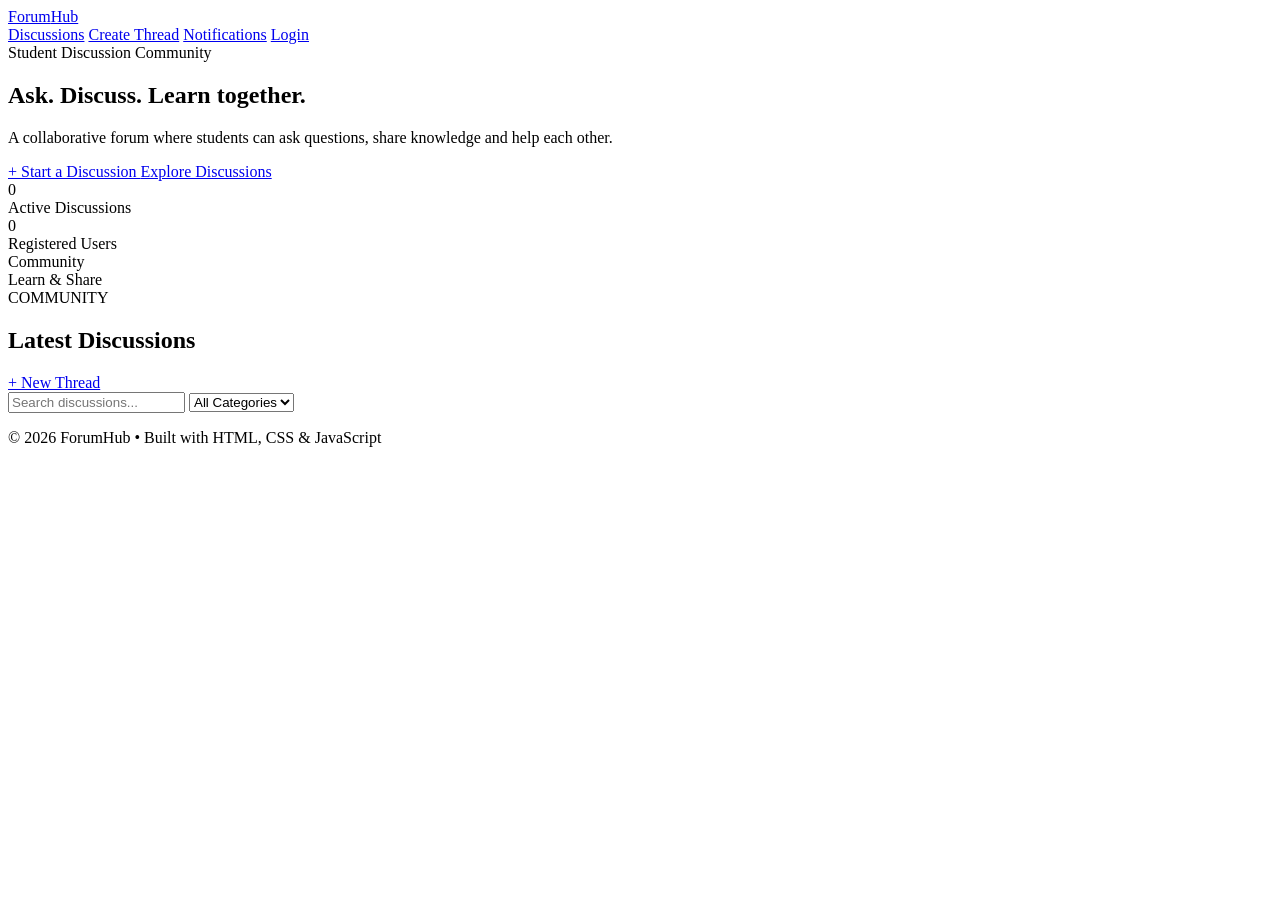
==== index.html @ 9071fd98 "Add files via upload" ====
<!DOCTYPE html>
<html lang="en">

<head>
    <meta charset="UTF-8">
    <meta name="viewport" content="width=device-width, initial-scale=1.0">

    <title>ForumHub - Student Discussion Community</title>

    <link rel="stylesheet" href="./css/style.css">
</head>

<body>

    <!-- ================= NAVBAR ================= -->

    <header class="navbar">

        <div class="nav-container">

            <a href="index.html" class="logo">
                Forum<span>Hub</span>
            </a>

            <nav class="nav-links">
                <a href="index.html">Discussions</a>
                <a href="create-thread.html">Create Thread</a>
                <a href="notifications.html">Notifications</a>
                <a href="login.html">Login</a>
            </nav>

        </div>

    </header>


    <!-- ================= HERO ================= -->

    <main>

        <section class="hero">

            <div class="hero-content">

                <div class="hero-badge">
                    Student Discussion Community
                </div>

                <h1>
                    Ask. Discuss.
                    <span>Learn together.</span>
                </h1>

                <p>
                    A collaborative forum where students can ask
                    questions, share knowledge and help each other.
                </p>

                <div class="hero-buttons">

                    <a href="create.html" class="primary-btn">
                        + Start a Discussion
                    </a>

                    <a href="#discussions" class="secondary-btn">
                        Explore Discussions
                    </a>

                </div>

            </div>

        </section>


        <!-- ================= STATS ================= -->

        <section class="stats-container">

            <div class="stat-card">

                <div class="stat-number" id="discussionCount">
                    0
                </div>

                <div class="stat-title">
                    Active Discussions
                </div>

            </div>


            <div class="stat-card">

                <div class="stat-number" id="userCount">
                    0
                </div>

                <div class="stat-title">
                    Registered Users
                </div>

            </div>


            <div class="stat-card">

                <div class="stat-number">
                    Community
                </div>

                <div class="stat-title">
                    Learn & Share
                </div>

            </div>

        </section>


        <!-- ================= DISCUSSIONS ================= -->

        <section
            class="discussion-section"
            id="discussions"
        >

            <div class="section-header">

                <div>

                    <div class="section-label">
                        COMMUNITY
                    </div>

                    <h2>
                        Latest Discussions
                    </h2>

                </div>

                <a
                    href="create.html"
                    class="new-thread-btn"
                >
                    + New Thread
                </a>

            </div>


            <!-- SEARCH -->

            <div class="search-area">

                <input
                    type="text"
                    id="searchInput"
                    placeholder="Search discussions..."
                >

                <select id="categoryFilter">

                    <option value="all">
                        All Categories
                    </option>

                    <option value="Programming">
                        Programming
                    </option>

                    <option value="Academics">
                        Academics
                    </option>

                    <option value="Projects">
                        Projects
                    </option>

                    <option value="Career">
                        Career
                    </option>

                    <option value="General">
                        General
                    </option>

                </select>

            </div>


            <!-- DISCUSSIONS -->

            <div
                id="discussionList"
                class="discussion-list"
            ></div>

        </section>

    </main>


    <!-- ================= FOOTER ================= -->

    <footer class="footer">

        <p>
            © 2026 ForumHub • Built with HTML, CSS & JavaScript
        </p>

    </footer>


    <script src="./js/forum.js"></script>

</body>

</html>
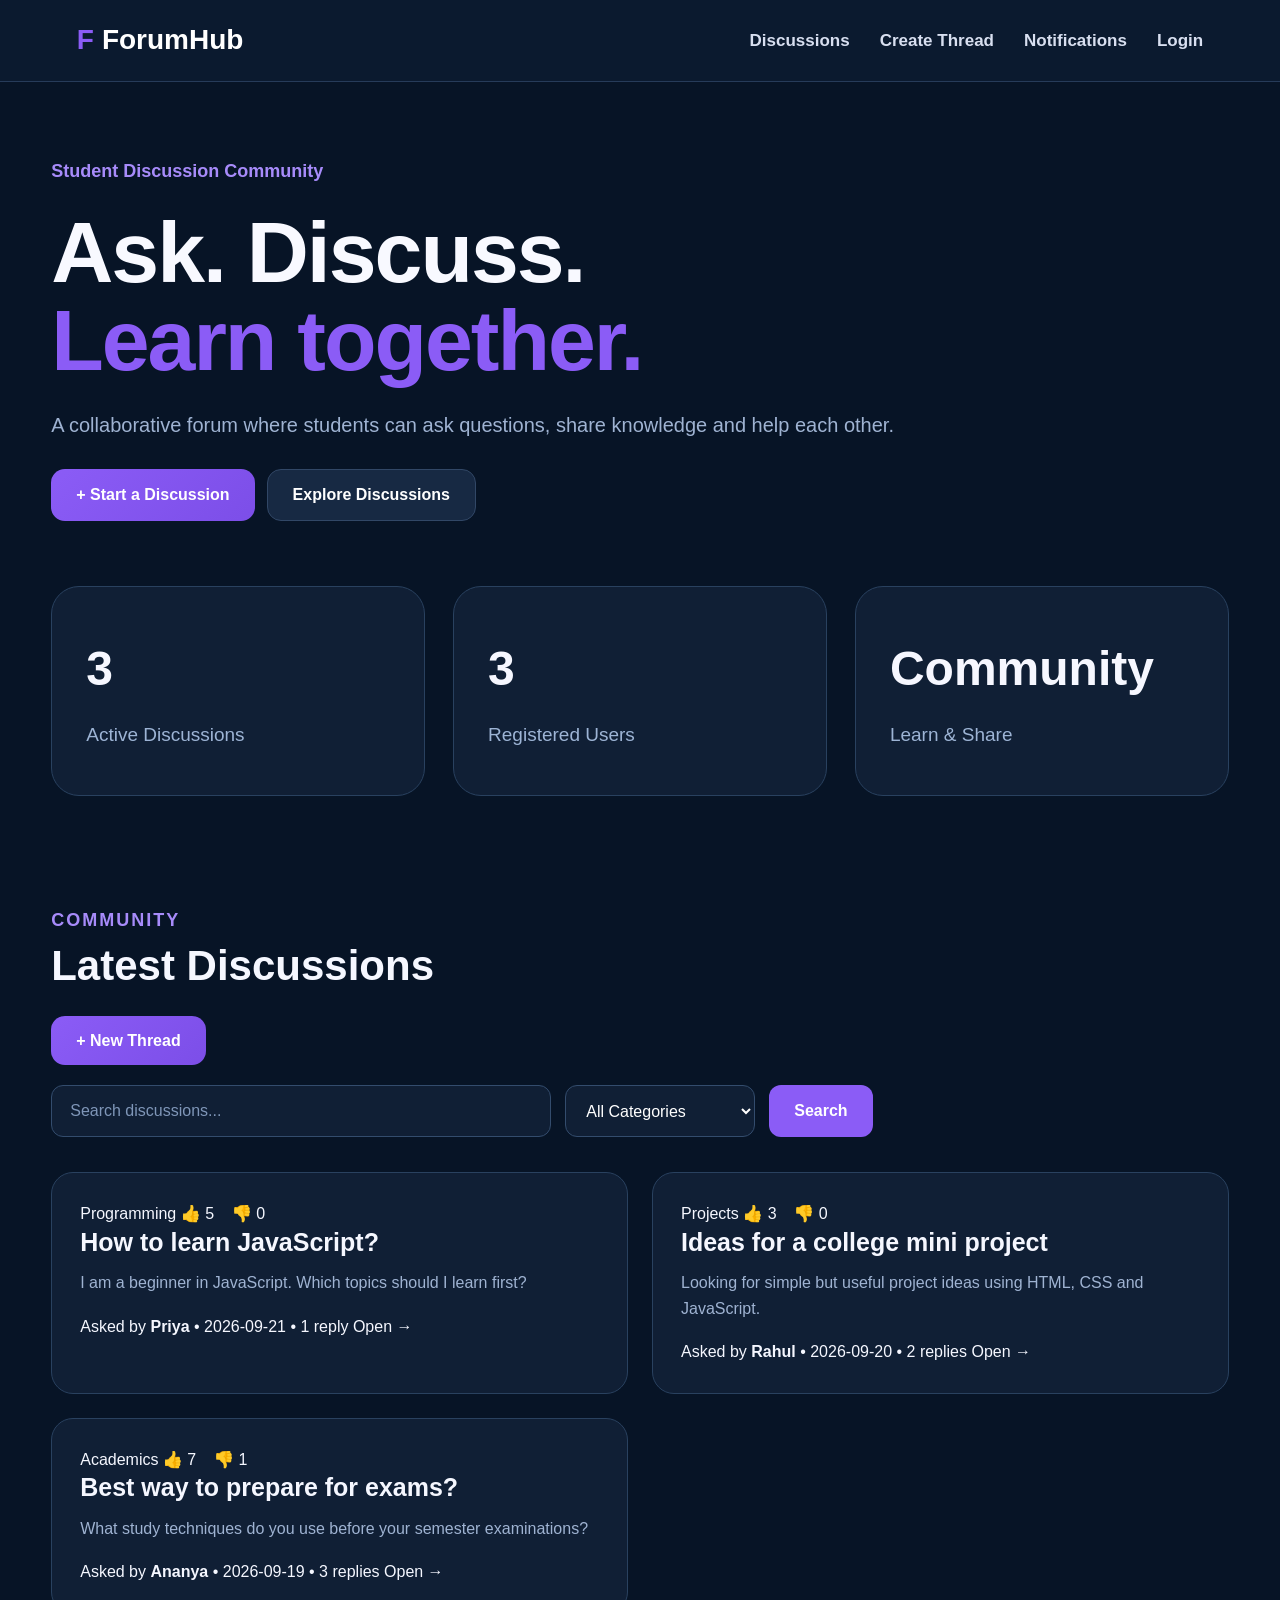
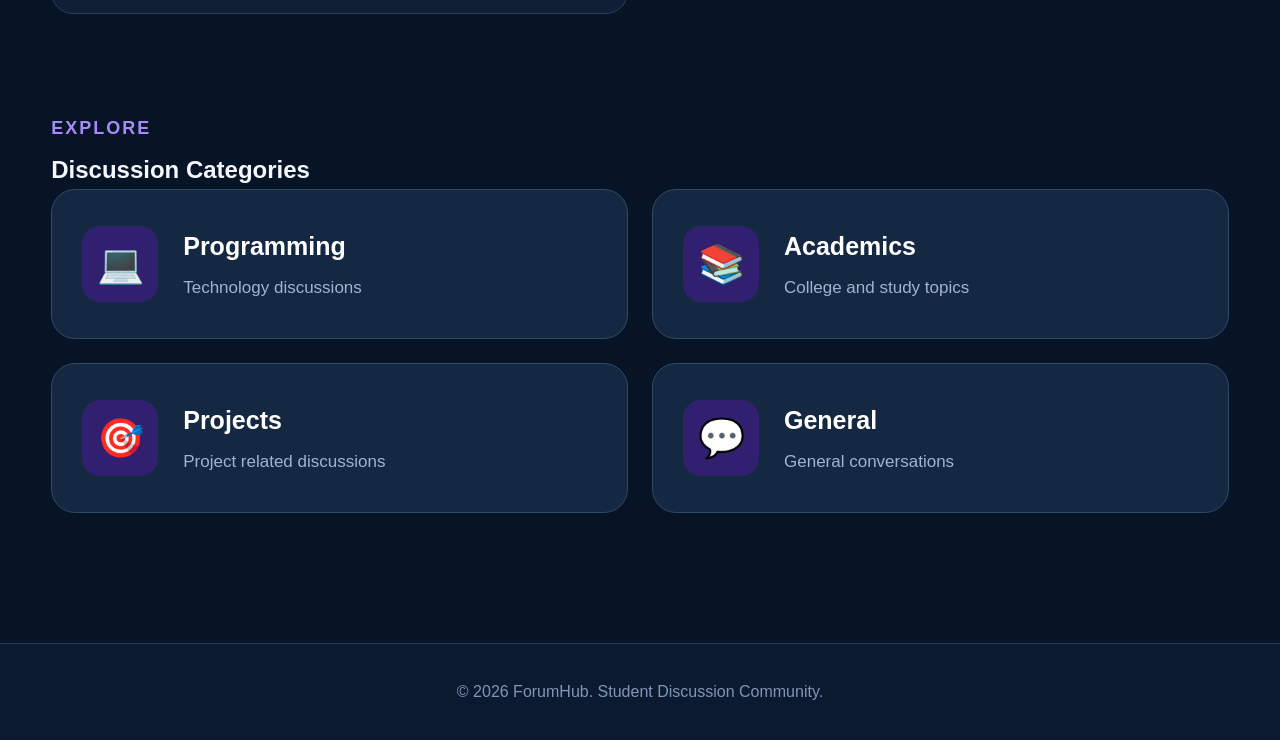
==== commit e60323f4: "Fix discussion flows and polish forum interfaces Connect thread creation, replies, voting, following" ====
--- a/index.html
+++ b/index.html
@@ -3,87 +3,86 @@
 
 <head>
     <meta charset="UTF-8">
+
     <meta name="viewport" content="width=device-width, initial-scale=1.0">
 
     <title>ForumHub - Student Discussion Community</title>
 
-    <link rel="stylesheet" href="./css/style.css">
+    <link rel="stylesheet" href="css/style.css">
 </head>
 
 <body>
 
-    <!-- ================= NAVBAR ================= -->
+    <!-- ==============================
+         NAVIGATION BAR
+    =============================== -->
 
     <header class="navbar">
 
-        <div class="nav-container">
-
-            <a href="index.html" class="logo">
-                Forum<span>Hub</span>
-            </a>
-
-            <nav class="nav-links">
-                <a href="index.html">Discussions</a>
-                <a href="create-thread.html">Create Thread</a>
-                <a href="notifications.html">Notifications</a>
-                <a href="login.html">Login</a>
-            </nav>
-
-        </div>
+        <a href="index.html" class="brand">
+            <span>F</span> ForumHub
+        </a>
+
+        <nav class="nav-links">
+            <a href="index.html">Discussions</a>
+            <a href="create-thread.html">Create Thread</a>
+            <a href="notifications.html">Notifications</a>
+            <a href="login.html">Login</a>
+        </nav>
 
     </header>
 
 
-    <!-- ================= HERO ================= -->
+    <!-- ==============================
+         HERO SECTION
+    =============================== -->
 
     <main>
 
         <section class="hero">
 
-            <div class="hero-content">
-
-                <div class="hero-badge">
-                    Student Discussion Community
-                </div>
-
-                <h1>
-                    Ask. Discuss.
-                    <span>Learn together.</span>
-                </h1>
-
-                <p>
-                    A collaborative forum where students can ask
-                    questions, share knowledge and help each other.
-                </p>
-
-                <div class="hero-buttons">
-
-                    <a href="create.html" class="primary-btn">
-                        + Start a Discussion
-                    </a>
-
-                    <a href="#discussions" class="secondary-btn">
-                        Explore Discussions
-                    </a>
-
-                </div>
+            <div class="eyebrow">
+                Student Discussion Community
+            </div>
+
+            <h1>
+                Ask. Discuss.<br>
+                <span>Learn together.</span>
+            </h1>
+
+            <p>
+                A collaborative forum where students can ask questions,
+                share knowledge and help each other.
+            </p>
+
+            <div class="hero-actions">
+
+                <a href="create-thread.html" class="btn">
+                    + Start a Discussion
+                </a>
+
+                <a href="#discussions" class="btn btn-secondary">
+                    Explore Discussions
+                </a>
 
             </div>
 
         </section>
 
 
-        <!-- ================= STATS ================= -->
-
-        <section class="stats-container">
+        <!-- ==============================
+             STATISTICS
+        =============================== -->
+
+        <section class="stats">
 
             <div class="stat-card">
 
-                <div class="stat-number" id="discussionCount">
+                <div class="number" id="activeDiscussions">
                     0
                 </div>
 
-                <div class="stat-title">
+                <div class="label">
                     Active Discussions
                 </div>
 
@@ -92,11 +91,11 @@
 
             <div class="stat-card">
 
-                <div class="stat-number" id="userCount">
+                <div class="number" id="registeredUsers">
                     0
                 </div>
 
-                <div class="stat-title">
+                <div class="label">
                     Registered Users
                 </div>
 
@@ -105,11 +104,11 @@
 
             <div class="stat-card">
 
-                <div class="stat-number">
+                <div class="number">
                     Community
                 </div>
 
-                <div class="stat-title">
+                <div class="label">
                     Learn & Share
                 </div>
 
@@ -118,45 +117,43 @@
         </section>
 
 
-        <!-- ================= DISCUSSIONS ================= -->
-
-        <section
-            class="discussion-section"
-            id="discussions"
-        >
-
-            <div class="section-header">
-
-                <div>
-
-                    <div class="section-label">
-                        COMMUNITY
-                    </div>
-
-                    <h2>
-                        Latest Discussions
-                    </h2>
-
-                </div>
-
-                <a
-                    href="create.html"
-                    class="new-thread-btn"
-                >
+        <!-- ==============================
+             DISCUSSIONS SECTION
+        =============================== -->
+
+        <section class="section" id="discussions">
+
+            <div class="section-label">
+                Community
+            </div>
+
+            <h2>
+                Latest Discussions
+            </h2>
+
+
+            <!-- NEW THREAD BUTTON -->
+
+            <div class="hero-actions">
+
+                <a href="create-thread.html" class="btn">
                     + New Thread
                 </a>
 
             </div>
 
 
-            <!-- SEARCH -->
-
-            <div class="search-area">
+            <!-- ==============================
+                 SEARCH AND FILTER
+            =============================== -->
+
+            <div class="search-bar">
 
                 <input
                     type="text"
                     id="searchInput"
                     placeholder="Search discussions..."
+                    autocomplete="off"
                 >
 
                 <select id="categoryFilter">
@@ -177,44 +174,657 @@
                         Projects
                     </option>
 
-                    <option value="Career">
-                        Career
-                    </option>
-
                     <option value="General">
                         General
                     </option>
 
                 </select>
 
-            </div>
-
-
-            <!-- DISCUSSIONS -->
+                <button
+                    type="button"
+                    onclick="filterDiscussions()"
+                >
+                    Search
+                </button>
+
+            </div>
+
+
+            <!-- ==============================
+                 DISCUSSION CARDS
+            =============================== -->
 
             <div
+                class="discussions-grid"
                 id="discussionList"
-                class="discussion-list"
-            ></div>
+            >
+
+                <!-- Discussion 1 -->
+
+                <article
+                    class="discussion-card"
+                    data-category="Academics"
+                    data-title="How to prepare for semester exams"
+                >
+
+                    <div class="category-badge">
+                        Academics
+                    </div>
+
+                    <h3>
+                        How to prepare for semester exams?
+                    </h3>
+
+                    <p>
+                        Share your study methods, useful resources
+                        and exam preparation tips.
+                    </p>
+
+                    <div class="discussion-meta">
+                        Posted by <strong>Rahul</strong>
+                        • 4 replies
+                    </div>
+
+                    <div class="discussion-actions">
+
+                        <button
+                            class="btn btn-small"
+                            type="button"
+                            onclick="viewDiscussion(
+                                'How to prepare for semester exams?',
+                                'Academics',
+                                'Share your study methods, useful resources and exam preparation tips.'
+                            )"
+                        >
+                            View
+                        </button>
+
+                        <button
+                            class="btn btn-danger btn-small"
+                            type="button"
+                            onclick="deleteDiscussion(this)"
+                        >
+                            Delete
+                        </button>
+
+                    </div>
+
+                </article>
+
+
+                <!-- Discussion 2 -->
+
+                <article
+                    class="discussion-card"
+                    data-category="Programming"
+                    data-title="How to learn JavaScript?"
+                >
+
+                    <div class="category-badge">
+                        Programming
+                    </div>
+
+                    <h3>
+                        How to learn JavaScript?
+                    </h3>
+
+                    <p>
+                        What is the best way for a beginner to learn
+                        JavaScript fundamentals?
+                    </p>
+
+                    <div class="discussion-meta">
+                        Posted by <strong>Anuj</strong>
+                        • 2 replies
+                    </div>
+
+                    <div class="discussion-actions">
+
+                        <button
+                            class="btn btn-small"
+                            type="button"
+                            onclick="viewDiscussion(
+                                'How to learn JavaScript?',
+                                'Programming',
+                                'What is the best way for a beginner to learn JavaScript fundamentals?'
+                            )"
+                        >
+                            View
+                        </button>
+
+                        <button
+                            class="btn btn-danger btn-small"
+                            type="button"
+                            onclick="deleteDiscussion(this)"
+                        >
+                            Delete
+                        </button>
+
+                    </div>
+
+                </article>
+
+
+                <!-- Discussion 3 -->
+
+                <article
+                    class="discussion-card"
+                    data-category="Projects"
+                    data-title="Project ideas for college"
+                >
+
+                    <div class="category-badge">
+                        Projects
+                    </div>
+
+                    <h3>
+                        Project ideas for college
+                    </h3>
+
+                    <p>
+                        Looking for simple and innovative project ideas
+                        for a college submission.
+                    </p>
+
+                    <div class="discussion-meta">
+                        Posted by <strong>Aryan Singh</strong>
+                        • 3 replies
+                    </div>
+
+                    <div class="discussion-actions">
+
+                        <button
+                            class="btn btn-small"
+                            type="button"
+                            onclick="viewDiscussion(
+                                'Project ideas for college',
+                                'Projects',
+                                'Looking for simple and innovative project ideas for a college submission.'
+                            )"
+                        >
+                            View
+                        </button>
+
+                        <button
+                            class="btn btn-danger btn-small"
+                            type="button"
+                            onclick="deleteDiscussion(this)"
+                        >
+                            Delete
+                        </button>
+
+                    </div>
+
+                </article>
+
+
+                <!-- Discussion 4 -->
+
+                <article
+                    class="discussion-card"
+                    data-category="General"
+                    data-title="Best way to manage college life"
+                >
+
+                    <div class="category-badge">
+                        General
+                    </div>
+
+                    <h3>
+                        Best way to manage college life?
+                    </h3>
+
+                    <p>
+                        Share your experience about managing classes,
+                        assignments, projects and free time.
+                    </p>
+
+                    <div class="discussion-meta">
+                        Posted by <strong>Rahul</strong>
+                        • 5 replies
+                    </div>
+
+                    <div class="discussion-actions">
+
+                        <button
+                            class="btn btn-small"
+                            type="button"
+                            onclick="viewDiscussion(
+                                'Best way to manage college life?',
+                                'General',
+                                'Share your experience about managing classes, assignments, projects and free time.'
+                            )"
+                        >
+                            View
+                        </button>
+
+                        <button
+                            class="btn btn-danger btn-small"
+                            type="button"
+                            onclick="deleteDiscussion(this)"
+                        >
+                            Delete
+                        </button>
+
+                    </div>
+
+                </article>
+
+            </div>
+
+
+            <!-- EMPTY RESULT -->
+
+            <div
+                class="empty-state"
+                id="noResults"
+                style="display: none;"
+            >
+
+                <h3>
+                    No discussions found
+                </h3>
+
+                <p>
+                    Try another search term or category.
+                </p>
+
+            </div>
 
         </section>
 
+
+        <!-- ==============================
+             CATEGORIES
+        =============================== -->
+
+        <section class="categories">
+
+            <div class="section-label">
+                Explore
+            </div>
+
+            <h2>
+                Discussion Categories
+            </h2>
+
+
+            <div class="category-grid">
+
+
+                <!-- Programming -->
+
+                <a
+                    href="#discussions"
+                    class="category-card"
+                    onclick="selectCategory('Programming')"
+                >
+
+                    <div class="category-icon">
+                        💻
+                    </div>
+
+                    <div class="category-info">
+
+                        <h3>
+                            Programming
+                        </h3>
+
+                        <p>
+                            Technology discussions
+                        </p>
+
+                    </div>
+
+                </a>
+
+
+                <!-- Academics -->
+
+                <a
+                    href="#discussions"
+                    class="category-card"
+                    onclick="selectCategory('Academics')"
+                >
+
+                    <div class="category-icon">
+                        📚
+                    </div>
+
+                    <div class="category-info">
+
+                        <h3>
+                            Academics
+                        </h3>
+
+                        <p>
+                            College and study topics
+                        </p>
+
+                    </div>
+
+                </a>
+
+
+                <!-- Projects -->
+
+                <a
+                    href="#discussions"
+                    class="category-card"
+                    onclick="selectCategory('Projects')"
+                >
+
+                    <div class="category-icon">
+                        🎯
+                    </div>
+
+                    <div class="category-info">
+
+                        <h3>
+                            Projects
+                        </h3>
+
+                        <p>
+                            Project related discussions
+                        </p>
+
+                    </div>
+
+                </a>
+
+
+                <!-- General -->
+
+                <a
+                    href="#discussions"
+                    class="category-card"
+                    onclick="selectCategory('General')"
+                >
+
+                    <div class="category-icon">
+                        💬
+                    </div>
+
+                    <div class="category-info">
+
+                        <h3>
+                            General
+                        </h3>
+
+                        <p>
+                            General conversations
+                        </p>
+
+                    </div>
+
+                </a>
+
+            </div>
+
+        </section>
+
     </main>
 
 
-    <!-- ================= FOOTER ================= -->
+    <!-- ==============================
+         FOOTER
+    =============================== -->
 
     <footer class="footer">
 
         <p>
-            © 2026 ForumHub • Built with HTML, CSS & JavaScript
+            © 2026 ForumHub. Student Discussion Community.
         </p>
 
     </footer>
 
 
-    <script src="./js/forum.js"></script>
+    <!-- ==============================
+         JAVASCRIPT
+    =============================== -->
+
+    <script src="js/forum.js"></script>
+    <script>
+
+        /* --------------------------------
+           COUNT DISCUSSIONS
+        -------------------------------- */
+
+        function updateStatistics() {
+
+            const discussions =
+                document.querySelectorAll(
+                    ".discussion-card:not([style*='display: none'])"
+                );
+
+            const activeDiscussions =
+                document.getElementById("activeDiscussions");
+
+            if (activeDiscussions) {
+                activeDiscussions.textContent =
+                    discussions.length;
+            }
+
+            const registeredUsers =
+                document.getElementById("registeredUsers");
+
+            if (registeredUsers) {
+                let users = [];
+                try { users = JSON.parse(localStorage.getItem("users") || "[]"); } catch (error) {}
+                registeredUsers.textContent = Array.isArray(users) ? users.length : 0;
+            }
+        }
+
+
+        /* --------------------------------
+           SEARCH DISCUSSIONS
+        -------------------------------- */
+
+        function filterDiscussions() {
+
+            const searchInput =
+                document.getElementById("searchInput");
+
+            const categoryFilter =
+                document.getElementById("categoryFilter");
+
+            const searchText =
+                searchInput.value
+                    .toLowerCase()
+                    .trim();
+
+            const selectedCategory =
+                categoryFilter.value;
+
+            const cards =
+                document.querySelectorAll(
+                    ".discussion-card"
+                );
+
+            let visibleCount = 0;
+
+
+            cards.forEach(function(card) {
+
+                const title =
+                    (card.dataset.title || "").toLowerCase();
+
+                const description = card.querySelector("p")?.textContent.toLowerCase() || "";
+
+                const category =
+                    card.dataset.category;
+
+
+                const matchesSearch =
+                    title.includes(searchText) || description.includes(searchText);
+
+                const matchesCategory =
+                    selectedCategory === "all" ||
+                    category === selectedCategory;
+
+
+                if (
+                    matchesSearch &&
+                    matchesCategory
+                ) {
+
+                    card.style.display = "block";
+
+                    visibleCount++;
+
+                } else {
+
+                    card.style.display = "none";
+
+                }
+
+            });
+
+
+            const noResults =
+                document.getElementById("noResults");
+
+
+            if (visibleCount === 0) {
+
+                noResults.style.display = "block";
+
+            } else {
+
+                noResults.style.display = "none";
+
+            }
+
+
+            updateStatistics();
+        }
+
+
+        /* --------------------------------
+           CATEGORY SELECTION
+        -------------------------------- */
+
+        function selectCategory(category) {
+
+            const categoryFilter =
+                document.getElementById(
+                    "categoryFilter"
+                );
+
+            categoryFilter.value = category;
+
+            filterDiscussions();
+
+        }
+
+
+        /* --------------------------------
+           VIEW DISCUSSION
+        -------------------------------- */
+
+        function viewDiscussion(
+            title,
+            category,
+            description
+        ) {
+
+            const message =
+                "Title: " + title +
+                "\n\n" +
+
+                "Category: " + category +
+                "\n\n" +
+
+                "Description:\n" +
+                description;
+
+
+            alert(message);
+        }
+
+
+        /* --------------------------------
+           DELETE DISCUSSION
+        -------------------------------- */
+
+        function deleteDiscussion(button) {
+
+            const confirmed =
+                confirm(
+                    "Are you sure you want to delete this discussion?"
+                );
+
+
+            if (!confirmed) {
+                return;
+            }
+
+
+            const card =
+                button.closest(
+                    ".discussion-card"
+                );
+
+
+            if (card) {
+
+                card.remove();
+
+                updateStatistics();
+
+            }
+
+        }
+
+
+        /* --------------------------------
+           LIVE SEARCH
+        -------------------------------- */
+
+        const searchInput =
+            document.getElementById(
+                "searchInput"
+            );
+
+
+        if (searchInput) {
+
+            searchInput.addEventListener(
+                "input",
+                filterDiscussions
+            );
+
+        }
+
+
+        /* --------------------------------
+           CATEGORY CHANGE
+        -------------------------------- */
+
+        const categoryFilter =
+            document.getElementById(
+                "categoryFilter"
+            );
+
+
+        if (categoryFilter) {
+
+            categoryFilter.addEventListener(
+                "change",
+                filterDiscussions
+            );
+
+        }
+
+
+        /* --------------------------------
+           INITIAL LOAD
+        -------------------------------- */
+
+        document.addEventListener("DOMContentLoaded", updateStatistics);
+
+    </script>
 
 </body>
 
-</html>+</html>
--- a/css/style.css
+++ b/css/style.css
@@ -0,0 +1,1613 @@
+/* =========================================
+   FORUMHUB - COMPLETE CSS
+   ========================================= */
+
+* {
+    margin: 0;
+    padding: 0;
+    box-sizing: border-box;
+}
+
+html {
+    scroll-behavior: smooth;
+}
+
+body {
+    font-family: Arial, Helvetica, sans-serif;
+    background: #071426;
+    color: #f5f7ff;
+    min-height: 100vh;
+    line-height: 1.6;
+}
+
+/* =========================================
+   GENERAL
+   ========================================= */
+
+a {
+    color: inherit;
+    text-decoration: none;
+}
+
+button,
+input,
+select,
+textarea {
+    font-family: inherit;
+}
+
+button {
+    cursor: pointer;
+}
+
+.container {
+    width: min(1200px, 92%);
+    margin: 0 auto;
+}
+
+/* =========================================
+   NAVBAR
+   ========================================= */
+
+.navbar {
+    width: 100%;
+    min-height: 82px;
+    padding: 18px 6%;
+    display: flex;
+    align-items: center;
+    justify-content: space-between;
+    background: #0b1a2f;
+    border-bottom: 1px solid #263b59;
+    position: relative;
+    z-index: 10;
+}
+
+.brand {
+    display: flex;
+    align-items: center;
+    gap: 8px;
+    color: #ffffff;
+    font-size: 28px;
+    font-weight: 800;
+}
+
+.brand span,
+.brand .logo {
+    color: #8b5cf6;
+}
+
+.nav-links {
+    display: flex;
+    align-items: center;
+    gap: 30px;
+}
+
+.nav-links a {
+    color: #d8dff0;
+    font-size: 17px;
+    font-weight: 600;
+    transition: 0.2s ease;
+}
+
+.nav-links a:hover {
+    color: #9b7cff;
+}
+
+/* =========================================
+   BUTTONS
+   ========================================= */
+
+.btn {
+    display: inline-flex;
+    align-items: center;
+    justify-content: center;
+    min-height: 48px;
+    padding: 12px 25px;
+    border: none;
+    border-radius: 14px;
+    background: linear-gradient(135deg, #8b5cf6, #7c4ee8);
+    color: #ffffff;
+    font-size: 16px;
+    font-weight: 700;
+    transition: 0.2s ease;
+}
+
+.btn:hover {
+    transform: translateY(-2px);
+    box-shadow: 0 10px 25px rgba(124, 78, 232, 0.25);
+}
+
+.btn-secondary {
+    background: #172943;
+    border: 1px solid #314766;
+    color: #ffffff;
+}
+
+.btn-danger {
+    background: #351823;
+    border: 1px solid #63303f;
+    color: #ff8fa5;
+}
+
+.btn-small {
+    min-height: 40px;
+    padding: 9px 18px;
+    border-radius: 10px;
+    font-size: 14px;
+}
+
+/* =========================================
+   HOME / HERO
+   ========================================= */
+
+.hero {
+    width: min(1200px, 92%);
+    margin: 0 auto;
+    padding: 75px 0 45px;
+}
+
+.eyebrow {
+    display: inline-block;
+    margin-bottom: 22px;
+    color: #a78bfa;
+    font-size: 18px;
+    font-weight: 700;
+}
+
+.hero h1 {
+    max-width: 850px;
+    margin-bottom: 24px;
+    color: #f8f9ff;
+    font-size: clamp(52px, 7vw, 86px);
+    line-height: 1.03;
+    font-weight: 800;
+    letter-spacing: -2px;
+}
+
+.hero h1 span {
+    color: #8b5cf6;
+}
+
+.hero p {
+    max-width: 900px;
+    margin-bottom: 28px;
+    color: #9fb3d2;
+    font-size: 20px;
+}
+
+.hero-actions {
+    display: flex;
+    flex-wrap: wrap;
+    gap: 12px;
+}
+
+/* =========================================
+   STAT CARDS
+   ========================================= */
+
+.stats {
+    width: min(1200px, 92%);
+    margin: 0 auto;
+    padding: 20px 0 70px;
+
+    display: grid;
+    grid-template-columns: repeat(3, 1fr);
+    gap: 28px;
+}
+
+.stat-card {
+    min-height: 210px;
+    padding: 34px;
+    background: #101f35;
+    border: 1px solid #29415f;
+    border-radius: 28px;
+    display: flex;
+    flex-direction: column;
+    justify-content: center;
+}
+
+.stat-card .number {
+    margin-bottom: 12px;
+    color: #f6f7ff;
+    font-size: 48px;
+    font-weight: 800;
+}
+
+.stat-card .label {
+    color: #9db4d5;
+    font-size: 19px;
+}
+
+/* =========================================
+   SECTION
+   ========================================= */
+
+.section {
+    width: min(1200px, 92%);
+    margin: 0 auto;
+    padding: 40px 0 70px;
+}
+
+.section-label {
+    margin-bottom: 8px;
+    color: #a78bfa;
+    font-size: 18px;
+    font-weight: 800;
+    letter-spacing: 2px;
+    text-transform: uppercase;
+}
+
+.section h2 {
+    margin-bottom: 25px;
+    color: #f5f7ff;
+    font-size: 42px;
+    line-height: 1.15;
+}
+
+/* =========================================
+   SEARCH / FILTER AREA
+   THIS FIXES THE BOTTOM-LEFT SECTION
+   ========================================= */
+
+.search-bar {
+    width: 100%;
+    margin: 20px 0 35px;
+
+    display: flex;
+    align-items: center;
+    gap: 14px;
+    flex-wrap: wrap;
+}
+
+.search-bar input {
+    width: min(500px, 100%);
+    height: 52px;
+    padding: 0 18px;
+
+    background: #101f35;
+    color: #ffffff;
+
+    border: 1px solid #334c6d;
+    border-radius: 12px;
+
+    outline: none;
+    font-size: 16px;
+
+    transition: 0.2s ease;
+}
+
+.search-bar input::placeholder {
+    color: #7f96b8;
+}
+
+.search-bar input:focus {
+    border-color: #8b5cf6;
+    box-shadow: 0 0 0 3px rgba(139, 92, 246, 0.15);
+}
+
+.search-bar select {
+    min-width: 190px;
+    height: 52px;
+    padding: 0 42px 0 16px;
+
+    background: #101f35;
+    color: #ffffff;
+
+    border: 1px solid #334c6d;
+    border-radius: 12px;
+
+    outline: none;
+    font-size: 16px;
+
+    cursor: pointer;
+}
+
+.search-bar select:focus {
+    border-color: #8b5cf6;
+}
+
+.search-bar option {
+    background: #101f35;
+    color: #ffffff;
+}
+
+.search-bar button {
+    height: 52px;
+    padding: 0 25px;
+
+    background: #8b5cf6;
+    color: #ffffff;
+
+    border: none;
+    border-radius: 12px;
+
+    font-size: 16px;
+    font-weight: 700;
+
+    transition: 0.2s ease;
+}
+
+.search-bar button:hover {
+    background: #7c4ee8;
+    transform: translateY(-1px);
+}
+
+/* =========================================
+   LATEST DISCUSSIONS
+   ========================================= */
+
+.discussions-grid {
+    display: grid;
+    grid-template-columns: repeat(2, minmax(0, 1fr));
+    gap: 24px;
+}
+
+.discussion-card {
+    display: block;
+    min-width: 0;
+    padding: 28px;
+    color: inherit;
+    text-decoration: none;
+    cursor: pointer;
+
+    background: #101f35;
+    border: 1px solid #29415f;
+    border-radius: 22px;
+
+    transition: 0.2s ease;
+}
+
+.discussion-card:hover {
+    border-color: #7652d8;
+    transform: translateY(-3px);
+}
+
+.category-badge {
+    display: inline-flex;
+    align-items: center;
+
+    padding: 7px 14px;
+    margin-bottom: 18px;
+
+    background: rgba(124, 78, 232, 0.15);
+    color: #a78bfa;
+
+    border-radius: 999px;
+
+    font-size: 14px;
+    font-weight: 700;
+}
+
+.discussion-card h3 {
+    margin-bottom: 12px;
+
+    color: #f5f7ff;
+    font-size: 25px;
+    line-height: 1.25;
+
+    overflow-wrap: anywhere;
+}
+
+.discussion-card p {
+    margin-bottom: 18px;
+    color: #9fb3d2;
+}
+
+.discussion-meta {
+    color: #8299ba;
+    font-size: 14px;
+}
+
+.discussion-actions {
+    display: flex;
+    flex-wrap: wrap;
+    gap: 10px;
+    margin-top: 22px;
+}
+
+/* =========================================
+   CATEGORY CARDS
+   ========================================= */
+
+.categories {
+    width: min(1200px, 92%);
+    margin: 0 auto;
+    padding: 30px 0 70px;
+}
+
+.category-grid {
+    display: grid;
+    grid-template-columns: repeat(2, minmax(0, 1fr));
+    gap: 24px;
+}
+
+.category-card {
+    min-height: 150px;
+    padding: 30px;
+
+    display: flex;
+    align-items: center;
+    gap: 25px;
+
+    background: #152842;
+    border: 1px solid #304967;
+    border-radius: 24px;
+
+    transition: 0.2s ease;
+}
+
+.category-card:hover {
+    border-color: #8b5cf6;
+    transform: translateY(-3px);
+}
+
+.category-icon {
+    width: 76px;
+    height: 76px;
+    flex-shrink: 0;
+
+    display: flex;
+    align-items: center;
+    justify-content: center;
+
+    background: #30206f;
+    border-radius: 18px;
+
+    font-size: 38px;
+}
+
+.category-info {
+    min-width: 0;
+}
+
+.category-info h3 {
+    margin-bottom: 8px;
+    color: #ffffff;
+    font-size: 25px;
+}
+
+.category-info p {
+    color: #9db4d5;
+    font-size: 17px;
+}
+
+/* =========================================
+   FORMS
+   ========================================= */
+
+.form-container {
+    width: min(800px, 92%);
+    margin: 50px auto;
+    padding: 35px;
+
+    background: #101f35;
+    border: 1px solid #29415f;
+    border-radius: 24px;
+}
+
+.form-group {
+    margin-bottom: 22px;
+}
+
+.form-group label {
+    display: block;
+    margin-bottom: 8px;
+
+    color: #e9edfa;
+    font-size: 15px;
+    font-weight: 700;
+}
+
+.form-group input,
+.form-group select,
+.form-group textarea {
+    width: 100%;
+    padding: 14px 16px;
+
+    background: #0b192d;
+    color: #ffffff;
+
+    border: 1px solid #334c6d;
+    border-radius: 12px;
+
+    outline: none;
+    font-size: 16px;
+}
+
+.form-group input,
+.form-group select {
+    height: 50px;
+}
+
+.form-group textarea {
+    min-height: 150px;
+    resize: vertical;
+}
+
+.form-group input:focus,
+.form-group select:focus,
+.form-group textarea:focus {
+    border-color: #8b5cf6;
+    box-shadow: 0 0 0 3px rgba(139, 92, 246, 0.12);
+}
+
+.create-card .form-actions {
+    display: flex;
+    align-items: center;
+    justify-content: flex-start;
+    flex-wrap: wrap;
+    gap: 12px;
+    margin-top: 28px;
+}
+
+.create-card .form-actions .secondary-btn,
+.create-card .form-actions .primary-btn {
+    min-height: 46px;
+    display: inline-flex;
+    align-items: center;
+    justify-content: center;
+    padding: 11px 22px;
+    border-radius: 10px;
+    font: inherit;
+    font-weight: 700;
+    text-decoration: none;
+    cursor: pointer;
+    transition: transform 0.2s ease, background 0.2s ease, border-color 0.2s ease;
+}
+
+.create-card .form-actions .secondary-btn {
+    color: #d8dff0;
+    background: #172943;
+    border: 1px solid #314766;
+}
+
+.create-card .form-actions .primary-btn {
+    color: #ffffff;
+    background: linear-gradient(135deg, #8b5cf6, #7c4ee8);
+    border: 1px solid transparent;
+}
+
+.create-card .form-actions .secondary-btn:hover,
+.create-card .form-actions .primary-btn:hover {
+    transform: translateY(-2px);
+}
+
+.create-card .form-actions .secondary-btn:hover {
+    border-color: #8b5cf6;
+}
+
+.create-card .form-actions .primary-btn:hover {
+    box-shadow: 0 8px 20px rgba(124, 78, 232, 0.25);
+}
+
+/* =========================================
+   ADMIN DASHBOARD
+   ========================================= */
+
+.admin-container {
+    width: min(1400px, 92%);
+    margin: 0 auto;
+    padding: 55px 0 80px;
+}
+
+.admin-header {
+    margin-bottom: 35px;
+}
+
+.admin-header .eyebrow {
+    margin-bottom: 12px;
+}
+
+.admin-header h1 {
+    margin-bottom: 12px;
+    font-size: 58px;
+}
+
+.admin-header p {
+    color: #9fb3d2;
+    font-size: 19px;
+}
+
+/* Admin statistic cards */
+
+.admin-stats {
+    display: grid;
+    grid-template-columns: repeat(4, minmax(0, 1fr));
+    gap: 20px;
+    margin-bottom: 35px;
+}
+
+.admin-stat {
+    min-height: 170px;
+    padding: 28px;
+
+    background: #101f35;
+    border: 1px solid #29415f;
+    border-radius: 22px;
+
+    display: flex;
+    flex-direction: column;
+    justify-content: center;
+}
+
+.admin-stat .icon {
+    margin-bottom: 10px;
+    font-size: 28px;
+}
+
+.admin-stat .count {
+    color: #9db4d5;
+    font-size: 34px;
+    font-weight: 800;
+}
+
+.admin-stat .title {
+    color: #f5f7ff;
+    font-size: 18px;
+}
+
+/* Admin content boxes */
+
+.admin-panel {
+    width: 100%;
+    margin-bottom: 30px;
+    padding: 32px;
+
+    background: #101f35;
+    border: 1px solid #29415f;
+    border-radius: 24px;
+}
+
+.admin-panel .section-label {
+    margin-bottom: 12px;
+}
+
+.admin-panel h2 {
+    margin-bottom: 20px;
+    color: #f5f7ff;
+    font-size: 34px;
+}
+
+/* =========================================
+   ADMIN DISCUSSION ITEMS
+   ========================================= */
+
+.admin-list {
+    display: grid;
+    gap: 15px;
+}
+
+.admin-item {
+    padding: 22px;
+
+    background: #14263f;
+    border: 1px solid #2c4665;
+    border-radius: 16px;
+
+    display: flex;
+    align-items: center;
+    justify-content: space-between;
+    gap: 20px;
+}
+
+.admin-item-content {
+    min-width: 0;
+}
+
+.admin-item h3 {
+    margin-bottom: 6px;
+    color: #ffffff;
+    font-size: 20px;
+    overflow-wrap: anywhere;
+}
+
+.admin-item p {
+    color: #91a8c8;
+}
+
+.admin-item-actions {
+    display: flex;
+    flex-shrink: 0;
+    gap: 10px;
+}
+
+/* =========================================
+   ADMIN CATEGORY SECTION
+   ========================================= */
+
+.admin-category-grid {
+    display: grid;
+    grid-template-columns: repeat(2, minmax(0, 1fr));
+    gap: 20px;
+}
+
+.admin-category-card {
+    padding: 24px;
+
+    background: #14263f;
+    border: 1px solid #2c4665;
+    border-radius: 18px;
+
+    display: flex;
+    align-items: center;
+    gap: 20px;
+
+    transition: 0.2s ease;
+}
+
+.admin-category-card:hover {
+    border-color: #8b5cf6;
+    transform: translateY(-2px);
+}
+
+.admin-category-card .category-icon {
+    width: 65px;
+    height: 65px;
+    font-size: 30px;
+}
+
+/* Admin dashboard uses the same cards and colors as the forum. */
+.admin-navbar .nav-right {
+    display: flex;
+    align-items: center;
+    gap: 12px;
+}
+
+.admin-navbar .nav-right > a,
+.admin-navbar .logout-btn {
+    min-height: 42px;
+    display: inline-flex;
+    align-items: center;
+    justify-content: center;
+    padding: 9px 16px;
+    color: #d8dff0;
+    background: #14263f;
+    border: 1px solid #304967;
+    border-radius: 10px;
+    font: inherit;
+    font-weight: 700;
+    text-decoration: none;
+}
+
+.admin-navbar .logout-btn {
+    color: #ffd2dc;
+    background: rgba(239, 68, 68, 0.1);
+    border-color: rgba(239, 68, 68, 0.28);
+}
+
+.admin-navbar .nav-right > a:hover,
+.admin-navbar .logout-btn:hover {
+    border-color: #8b5cf6;
+}
+
+.admin-header {
+    margin-bottom: 28px;
+    padding: 34px 38px;
+    background: radial-gradient(ellipse at 90% 0%, rgba(124, 78, 232, 0.18), transparent 48%), #101f35;
+    border: 1px solid #29415f;
+    border-radius: 24px;
+}
+
+.admin-header .eyebrow {
+    margin-bottom: 8px;
+    color: #a78bfa;
+    font-size: 13px;
+    letter-spacing: 0.12em;
+}
+
+.admin-header h1 {
+    margin: 0 0 8px;
+    color: #f8f9ff;
+    font-size: clamp(36px, 5vw, 52px);
+    line-height: 1.1;
+    letter-spacing: -0.03em;
+}
+
+.admin-header .admin-intro {
+    color: #9fb3d2;
+    font-size: 16px;
+}
+
+.admin-stats {
+    margin-bottom: 34px;
+}
+
+.admin-stat {
+    min-height: 145px;
+    padding: 22px 24px;
+    display: grid;
+    grid-template-columns: 48px 1fr;
+    align-items: center;
+    gap: 16px;
+    background: #101f35;
+    border: 1px solid #29415f;
+    border-radius: 18px;
+    transition: border-color 0.2s ease, transform 0.2s ease;
+}
+
+.admin-stat:hover {
+    transform: translateY(-2px);
+    border-color: #5c4aa0;
+}
+
+.admin-stat .icon {
+    width: 48px;
+    height: 48px;
+    display: grid;
+    place-items: center;
+    margin: 0;
+    background: rgba(124, 78, 232, 0.16);
+    border: 1px solid rgba(167, 139, 250, 0.16);
+    border-radius: 14px;
+    font-size: 22px;
+}
+
+.admin-stat .count {
+    display: block;
+    color: #f5f7ff;
+    font-size: 32px;
+    font-weight: 800;
+    line-height: 1.1;
+}
+
+.admin-stat .title {
+    margin-top: 5px;
+    color: #9fb3d2;
+    font-size: 14px;
+}
+
+.admin-panel {
+    margin-bottom: 26px;
+    padding: 28px;
+    background: #0d1b30;
+    border: 1px solid #263d5a;
+    border-radius: 22px;
+}
+
+.admin-panel .section-heading {
+    align-items: end;
+    margin-bottom: 22px;
+}
+
+.admin-panel .section-heading .eyebrow {
+    margin: 0 0 5px;
+    color: #8f78e8;
+    font-size: 11px;
+    letter-spacing: 0.12em;
+}
+
+.admin-panel .section-heading h2 {
+    margin: 0;
+    color: #f5f7ff;
+    font-size: 26px;
+}
+
+.section-count,
+.admin-role {
+    padding: 6px 11px;
+    color: #c4b5fd;
+    background: rgba(124, 78, 232, 0.12);
+    border: 1px solid rgba(167, 139, 250, 0.18);
+    border-radius: 999px;
+    font-size: 12px;
+    font-weight: 700;
+    white-space: nowrap;
+}
+
+.admin-list {
+    display: grid;
+    gap: 12px;
+}
+
+.admin-item {
+    min-width: 0;
+    padding: 18px 20px;
+    background: #12243c;
+    border: 1px solid #29415f;
+    border-radius: 15px;
+    transition: border-color 0.2s ease;
+}
+
+.admin-item:hover {
+    border-color: #5c4aa0;
+}
+
+.admin-item-content {
+    min-width: 0;
+}
+
+.admin-item-category {
+    margin: 0 0 8px;
+    padding: 4px 9px;
+    font-size: 11px;
+}
+
+.admin-item h3 {
+    margin: 0 0 6px;
+    color: #f5f7ff;
+    font-size: 17px;
+}
+
+.admin-item p {
+    margin: 0 0 8px;
+    color: #9fb3d2;
+    font-size: 13px;
+    line-height: 1.5;
+}
+
+.admin-item p:not(.admin-item-meta) {
+    display: -webkit-box;
+    overflow: hidden;
+    -webkit-box-orient: vertical;
+    -webkit-line-clamp: 2;
+}
+
+.admin-item .admin-item-meta {
+    margin: 0;
+    color: #788eaf;
+    font-size: 12px;
+}
+
+.admin-item-actions {
+    margin-top: 14px;
+}
+
+.admin-user-item {
+    display: flex;
+    align-items: center;
+    gap: 14px;
+}
+
+.admin-user-item .admin-item-content {
+    flex: 1;
+}
+
+.admin-user-item .admin-item-content p {
+    margin: 0;
+}
+
+.admin-user-avatar {
+    width: 42px;
+    height: 42px;
+    flex: 0 0 42px;
+    display: grid;
+    place-items: center;
+    color: #e8e2ff;
+    background: linear-gradient(135deg, #6244bd, #362964);
+    border-radius: 50%;
+    font-weight: 800;
+}
+
+.admin-category-grid {
+    grid-template-columns: repeat(4, minmax(0, 1fr));
+    gap: 12px;
+}
+
+.admin-category-card {
+    width: 100%;
+    min-height: 112px;
+    padding: 16px;
+    text-align: left;
+    color: #f5f7ff;
+    background: #12243c;
+    border: 1px solid #29415f;
+    border-radius: 15px;
+    cursor: pointer;
+}
+
+.admin-category-card .category-icon {
+    width: 42px;
+    height: 42px;
+    margin-bottom: 10px;
+    border-radius: 12px;
+    font-size: 21px;
+}
+
+.admin-category-card h3 {
+    margin: 0 0 3px;
+    font-size: 14px;
+}
+
+.admin-category-card p {
+    color: #8fa6c7;
+    font-size: 11px;
+}
+
+.admin-category-card:hover,
+.admin-category-card:focus-visible {
+    border-color: #8b5cf6;
+    outline: none;
+}
+
+.admin-category-results {
+    margin-top: 22px;
+    padding: 20px;
+    background: rgba(7, 20, 38, 0.6);
+    border: 1px solid #263d5a;
+    border-radius: 16px;
+}
+
+.category-results-header {
+    display: flex;
+    align-items: center;
+    justify-content: space-between;
+    gap: 16px;
+    margin-bottom: 14px;
+}
+
+.category-results-header .eyebrow {
+    margin: 0 0 4px;
+    font-size: 11px;
+}
+
+.category-results-header h2 {
+    margin: 0;
+    font-size: 20px;
+}
+
+.admin-category-results .secondary-btn {
+    min-height: 38px;
+    padding: 8px 13px;
+    color: #d8dff0;
+    background: #172943;
+    border: 1px solid #314766;
+    border-radius: 9px;
+    font: inherit;
+    font-size: 13px;
+    font-weight: 700;
+}
+
+.admin-category-results .secondary-btn:hover {
+    border-color: #8b5cf6;
+}
+
+.category-result-item {
+    display: flex;
+    justify-content: space-between;
+    gap: 14px;
+    padding: 12px 0;
+    color: #e5ebf7;
+    border-top: 1px solid #263d5a;
+}
+
+.category-result-item span {
+    color: #8fa6c7;
+    font-size: 13px;
+}
+
+.admin-empty {
+    padding: 22px;
+    color: #8fa6c7;
+    background: #12243c;
+    border: 1px dashed #304967;
+    border-radius: 14px;
+    text-align: center;
+}
+
+@media (max-width: 900px) {
+    .admin-category-grid { grid-template-columns: repeat(2, minmax(0, 1fr)); }
+}
+
+@media (max-width: 600px) {
+    .admin-container { padding-top: 28px; }
+    .admin-header, .admin-panel { padding: 20px; }
+    .admin-panel .section-heading { align-items: flex-start; flex-direction: column; }
+    .admin-navbar { align-items: center; }
+    .admin-navbar .nav-right { width: auto; }
+    .admin-category-grid { grid-template-columns: 1fr 1fr; }
+    .admin-user-item { flex-wrap: wrap; }
+}
+
+/* =========================================
+   NOTIFICATIONS
+   ========================================= */
+
+.notifications {
+    display: grid;
+    gap: 15px;
+}
+
+.notification {
+    padding: 20px;
+
+    background: #14263f;
+    border: 1px solid #2c4665;
+    border-radius: 16px;
+}
+
+.notification h3 {
+    margin-bottom: 6px;
+    color: #ffffff;
+}
+
+.notification p {
+    color: #91a8c8;
+}
+
+.page-container {
+    width: min(980px, 92%);
+    margin: 0 auto;
+    padding: 56px 0 80px;
+}
+
+.form-section > h1 {
+    margin: 4px 0 10px;
+    color: #f5f7ff;
+    font-size: clamp(34px, 5vw, 48px);
+    line-height: 1.15;
+}
+
+.form-section > p {
+    max-width: 680px;
+    color: #9fb3d2;
+    font-size: 17px;
+}
+
+.hero-badge {
+    display: inline-flex;
+    align-items: center;
+    padding: 7px 13px;
+    color: #c4b5fd;
+    background: rgba(124, 78, 232, 0.15);
+    border: 1px solid rgba(167, 139, 250, 0.2);
+    border-radius: 999px;
+    font-size: 13px;
+    font-weight: 700;
+}
+
+.notification-list {
+    display: grid;
+    gap: 14px;
+    margin-top: 30px;
+}
+
+.notification-item {
+    display: grid;
+    grid-template-columns: 42px minmax(0, 1fr) auto;
+    align-items: start;
+    gap: 16px;
+    padding: 20px 22px;
+    background: #101f35;
+    border: 1px solid #29415f;
+    border-radius: 16px;
+}
+
+.notification-icon,
+.empty-icon {
+    display: grid;
+    place-items: center;
+    width: 42px;
+    height: 42px;
+    color: #c4b5fd;
+    background: rgba(124, 78, 232, 0.16);
+    border-radius: 12px;
+    font-size: 20px;
+}
+
+.notification-content h3 {
+    margin: 1px 0 4px;
+    color: #f5f7ff;
+    font-size: 17px;
+}
+
+.notification-content p {
+    color: #9fb3d2;
+    line-height: 1.5;
+    overflow-wrap: anywhere;
+}
+
+.notification-time {
+    color: #8198b9;
+    font-size: 13px;
+    white-space: nowrap;
+}
+
+.empty-notifications {
+    padding: 36px 24px;
+    text-align: center;
+    background: #101f35;
+    border: 1px dashed #334c6d;
+    border-radius: 16px;
+}
+
+.empty-notifications .empty-icon {
+    margin: 0 auto 14px;
+}
+
+.empty-notifications h3 {
+    margin-bottom: 6px;
+}
+
+.empty-notifications p {
+    color: #9fb3d2;
+}
+
+@media (max-width: 600px) {
+    .page-container { padding-top: 36px; }
+    .notification-item { grid-template-columns: 36px minmax(0, 1fr); padding: 16px; gap: 12px; }
+    .notification-icon { width: 36px; height: 36px; }
+    .notification-time { grid-column: 2; }
+}
+
+/* =========================================
+   LOGIN
+   ========================================= */
+
+.login-page {
+    min-height: 100vh;
+    display: flex;
+    align-items: center;
+    justify-content: center;
+    padding: 30px;
+}
+
+.login-box {
+    width: min(450px, 100%);
+    padding: 40px;
+
+    background: #101f35;
+    border: 1px solid #29415f;
+    border-radius: 24px;
+}
+
+.login-box h1 {
+    margin-bottom: 10px;
+    font-size: 36px;
+}
+
+.login-box > p {
+    margin-bottom: 28px;
+    color: #9fb3d2;
+}
+
+/* =========================================
+   VIEW DISCUSSION
+   ========================================= */
+
+.thread-container {
+    width: min(1000px, 92%);
+    margin: 50px auto;
+}
+
+.thread-box {
+    padding: 35px;
+
+    background: #101f35;
+    border: 1px solid #29415f;
+    border-radius: 24px;
+}
+
+.thread-box h1 {
+    margin: 18px 0;
+    color: #ffffff;
+    font-size: 42px;
+    overflow-wrap: anywhere;
+}
+
+.thread-author {
+    margin-bottom: 25px;
+    color: #9fb3d2;
+}
+
+.thread-description {
+    color: #d9e1f0;
+    font-size: 18px;
+    white-space: pre-wrap;
+}
+
+.thread-container {
+    padding: 48px 0 70px;
+}
+
+.thread-box h1 {
+    overflow-wrap: anywhere;
+}
+
+.thread-actions {
+    display: flex;
+    flex-wrap: wrap;
+    gap: 10px;
+    margin-top: 28px;
+}
+
+.replies-section,
+.reply-box {
+    margin-top: 32px;
+    padding: 28px 32px;
+    background: #101f35;
+    border: 1px solid #29415f;
+    border-radius: 20px;
+}
+
+.section-heading {
+    display: flex;
+    align-items: center;
+    justify-content: space-between;
+    gap: 16px;
+    margin-bottom: 20px;
+}
+
+.section-heading h2,
+.reply-box h2 {
+    color: #f5f7ff;
+    font-size: 26px;
+}
+
+.reply-count,
+.reply-help,
+.reply-card small {
+    color: #9fb3d2;
+}
+
+.reply-card {
+    margin-top: 12px;
+    padding: 18px 20px;
+    background: #152842;
+    border: 1px solid #304967;
+    border-radius: 14px;
+}
+
+.reply-card p {
+    margin-bottom: 8px;
+    white-space: pre-wrap;
+    overflow-wrap: anywhere;
+}
+
+.reply-box form {
+    margin-top: 20px;
+}
+
+.reply-box textarea {
+    display: block;
+    width: 100%;
+    min-height: 150px;
+    padding: 15px;
+    color: #f5f7ff;
+    background: #09182b;
+    border: 1px solid #304967;
+    border-radius: 12px;
+    resize: vertical;
+}
+
+.reply-form-bottom {
+    display: flex;
+    align-items: center;
+    justify-content: space-between;
+    gap: 16px;
+    margin-top: 14px;
+}
+
+.reply-status {
+    color: #86efac;
+}
+
+.post-reply-btn {
+    min-height: 44px;
+    padding: 10px 20px;
+    color: #fff;
+    font-weight: 700;
+    background: linear-gradient(135deg, #8b5cf6, #7c4ee8);
+    border: 0;
+    border-radius: 10px;
+}
+
+@media (max-width: 700px) {
+    .thread-container { padding-top: 28px; }
+    .thread-box, .replies-section, .reply-box { padding: 22px; }
+    .section-heading { align-items: flex-start; flex-direction: column; }
+}
+
+/* =========================================
+   FOOTER
+   ========================================= */
+
+.footer {
+    margin-top: 60px;
+    padding: 35px 6%;
+
+    background: #0b1a2f;
+    border-top: 1px solid #263b59;
+
+    text-align: center;
+    color: #7f96b8;
+}
+
+/* =========================================
+   EMPTY STATES
+   ========================================= */
+
+.empty-state {
+    padding: 50px 25px;
+
+    background: #101f35;
+    border: 1px dashed #334c6d;
+    border-radius: 18px;
+
+    text-align: center;
+}
+
+.empty-state h3 {
+    margin-bottom: 8px;
+    color: #ffffff;
+}
+
+.empty-state p {
+    color: #8fa6c7;
+}
+
+/* =========================================
+   CUSTOM ALERT / MODAL
+   ========================================= */
+
+/*
+   If JavaScript uses alert(), the browser's own
+   alert cannot be styled.
+
+   Use .modal for a proper ForumHub popup.
+*/
+
+.modal-overlay {
+    position: fixed;
+    inset: 0;
+
+    display: flex;
+    align-items: center;
+    justify-content: center;
+
+    padding: 20px;
+
+    background: rgba(3, 10, 22, 0.78);
+
+    z-index: 9999;
+}
+
+.modal {
+    width: min(560px, 100%);
+    padding: 30px;
+
+    background: #101f35;
+    border: 1px solid #405777;
+    border-radius: 20px;
+
+    box-shadow: 0 25px 70px rgba(0, 0, 0, 0.5);
+}
+
+.modal h2 {
+    margin-bottom: 18px;
+    color: #ffffff;
+}
+
+.modal p {
+    margin-bottom: 22px;
+    color: #b9c8dc;
+    white-space: pre-line;
+}
+
+.modal-actions {
+    display: flex;
+    justify-content: flex-end;
+    gap: 10px;
+}
+
+/* =========================================
+   RESPONSIVE
+   ========================================= */
+
+@media (max-width: 1000px) {
+
+    .admin-stats {
+        grid-template-columns: repeat(2, minmax(0, 1fr));
+    }
+
+    .stats {
+        grid-template-columns: 1fr;
+    }
+
+    .category-grid,
+    .admin-category-grid,
+    .discussions-grid {
+        grid-template-columns: 1fr;
+    }
+
+    .hero h1 {
+        font-size: 60px;
+    }
+}
+
+@media (max-width: 700px) {
+
+    .navbar {
+        padding: 16px 5%;
+        flex-direction: column;
+        align-items: flex-start;
+        gap: 15px;
+    }
+
+    .nav-links {
+        width: 100%;
+        flex-wrap: wrap;
+        gap: 15px;
+    }
+
+    .hero {
+        padding-top: 50px;
+    }
+
+    .hero h1 {
+        font-size: 48px;
+        letter-spacing: -1px;
+    }
+
+    .hero p {
+        font-size: 17px;
+    }
+
+    .section h2 {
+        font-size: 34px;
+    }
+
+    .admin-header h1 {
+        font-size: 42px;
+    }
+
+    .admin-stats {
+        grid-template-columns: 1fr;
+    }
+
+    .admin-item {
+        flex-direction: column;
+        align-items: flex-start;
+    }
+
+    .admin-item-actions {
+        width: 100%;
+    }
+
+    .search-bar {
+        flex-direction: column;
+        align-items: stretch;
+    }
+
+    .search-bar input,
+    .search-bar select,
+    .search-bar button {
+        width: 100%;
+    }
+
+    .category-card {
+        align-items: flex-start;
+    }
+}
+
+@media (max-width: 450px) {
+
+    .hero h1 {
+        font-size: 40px;
+    }
+
+    .stat-card {
+        min-height: 170px;
+        padding: 25px;
+    }
+
+    .category-card {
+        padding: 22px;
+        gap: 15px;
+    }
+
+    .category-icon {
+        width: 60px;
+        height: 60px;
+        font-size: 30px;
+    }
+
+    .category-info h3 {
+        font-size: 21px;
+    }
+
+    .form-container,
+    .admin-panel,
+    .thread-box {
+        padding: 22px;
+    }
+}
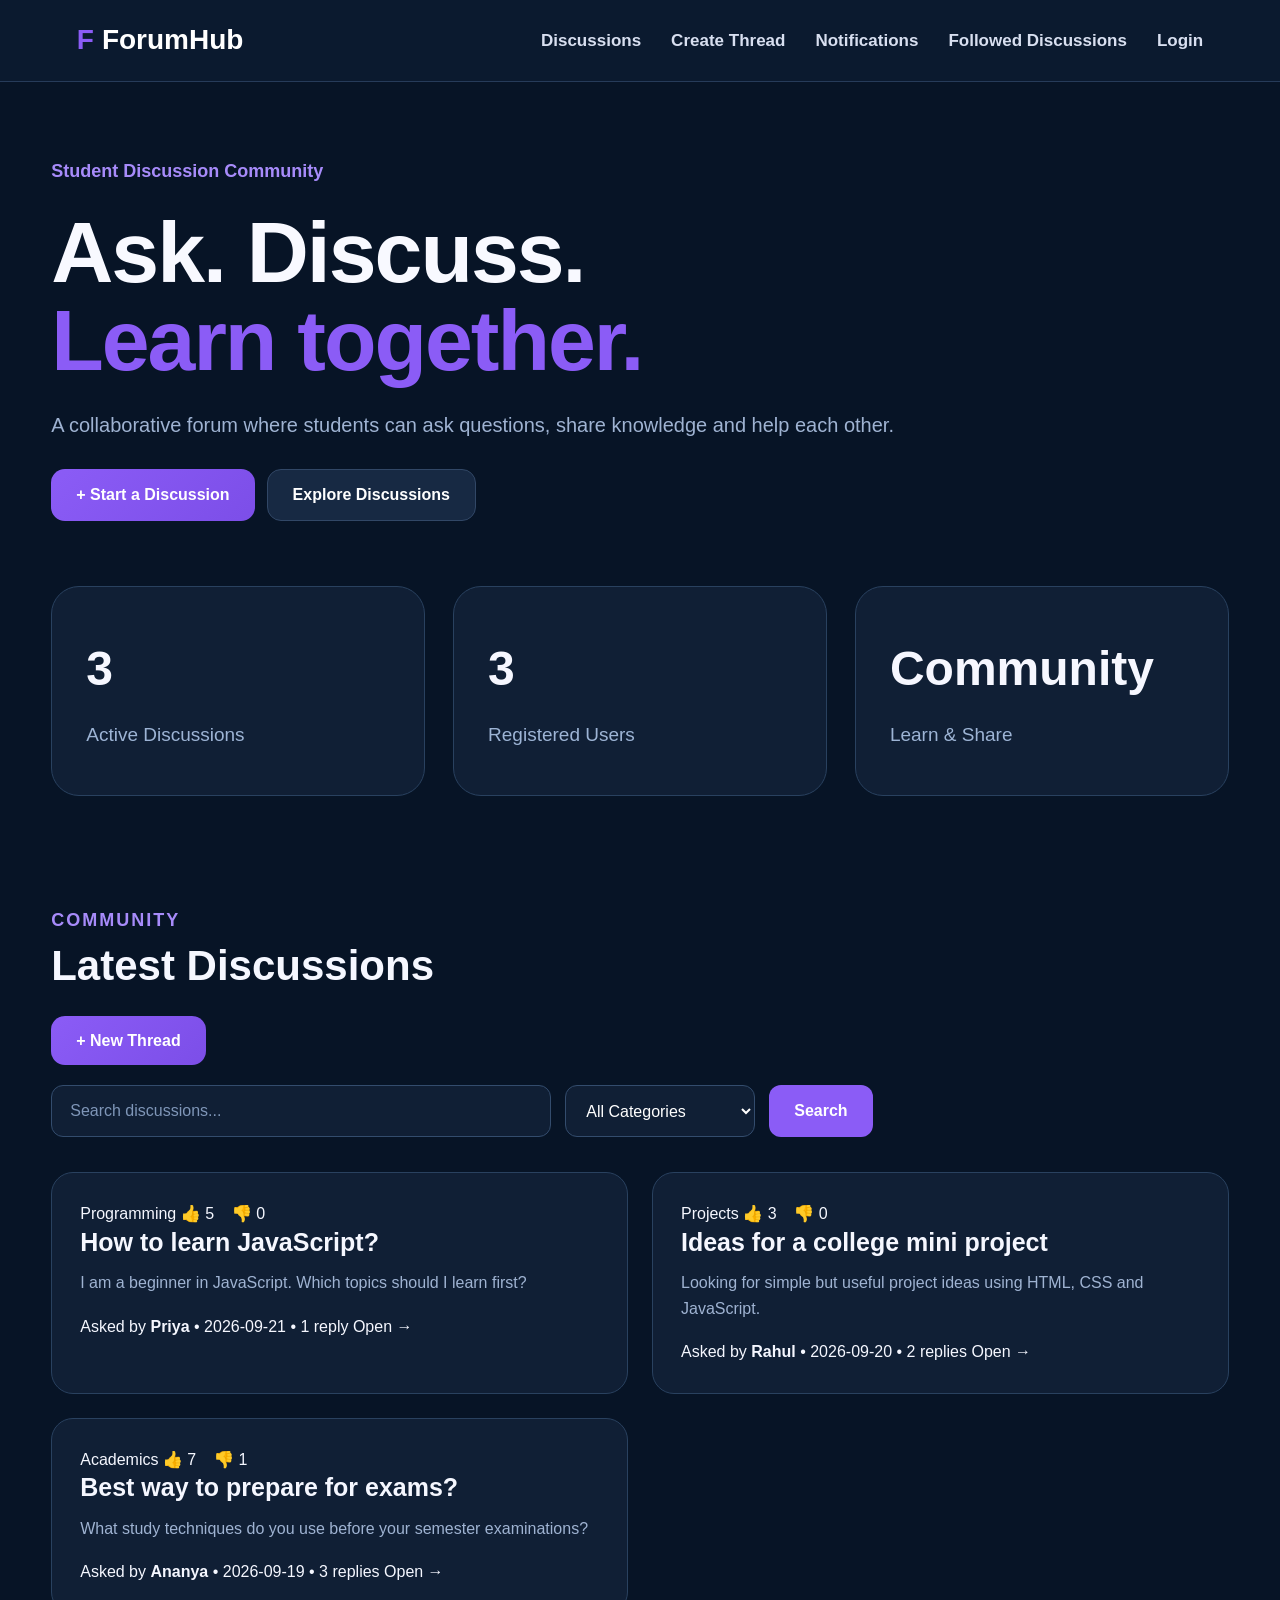
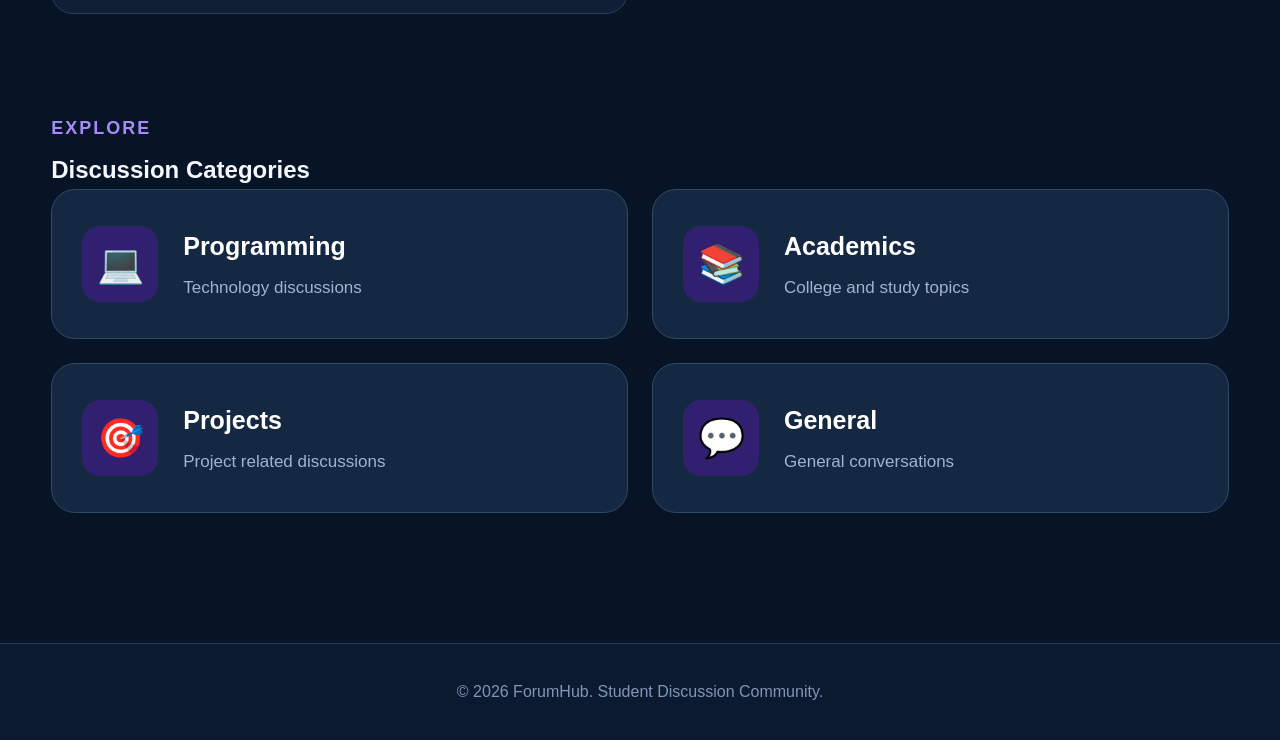
==== commit dc0fdb3c: "Add followed discussions and follower insights" ====
--- a/index.html
+++ b/index.html
@@ -27,6 +27,7 @@
             <a href="index.html">Discussions</a>
             <a href="create-thread.html">Create Thread</a>
             <a href="notifications.html">Notifications</a>
+            <a href="followed-discussions.html">Followed Discussions</a>
             <a href="login.html">Login</a>
         </nav>
 
@@ -739,7 +740,7 @@
                 description;
 
 
-            alert(message);
+            window.showAppAlert(message, title);
         }
 
 
@@ -747,12 +748,12 @@
            DELETE DISCUSSION
         -------------------------------- */
 
-        function deleteDiscussion(button) {
-
-            const confirmed =
-                confirm(
-                    "Are you sure you want to delete this discussion?"
-                );
+        async function deleteDiscussion(button) {
+
+            const confirmed = await window.showAppConfirm(
+                "Are you sure you want to delete this discussion?",
+                "Delete discussion"
+            );
 
 
             if (!confirmed) {
@@ -825,6 +826,11 @@
 
     </script>
 
+    <script src="js/profile-menu.js"></script>
+    <script src="js/app-dialog.js"></script>
 </body>
 
 </html>
+
+
+
--- a/css/style.css
+++ b/css/style.css
@@ -92,6 +92,28 @@
 .nav-links a:hover {
     color: #9b7cff;
 }
+
+.profile-menu { position: relative; color: inherit; }
+.profile-trigger { cursor: pointer; list-style: none; font-weight: 700; }
+.profile-trigger::-webkit-details-marker { display: none; }
+.profile-trigger::after { content: '⌄'; margin-left: 7px; color: #aebbd0; }
+.profile-panel { position: absolute; z-index: 20; right: 0; top: calc(100% + 14px); width: 240px; padding: 18px; display: grid; gap: 9px; border: 1px solid #304766; border-radius: 14px; background: #112139; box-shadow: 0 14px 35px #0005; }
+.profile-panel strong { color: #fff; }
+.profile-panel span { color: #aebbd0; font-size: .9rem; overflow-wrap: anywhere; }
+.profile-logout { margin-top: 5px; padding: 10px 14px; border: 0; border-radius: 8px; color: white; background: #8050e8; cursor: pointer; font: inherit; font-weight: 700; }
+.profile-logout:hover { background: #7042d3; }
+
+.followed-section { margin-top: 36px; }
+.followed-section h2 { margin-bottom: 18px; color: #f5f7ff; font-size: 25px; }
+.followed-grid { display: grid; grid-template-columns: repeat(auto-fit, minmax(min(100%, 300px), 1fr)); gap: 18px; }
+.followed-card, .followed-empty { display: block; padding: 24px; border: 1px solid #29415f; border-radius: 18px; background: #101f35; color: inherit; text-decoration: none; }
+.followed-card { transition: transform .18s ease, border-color .18s ease; }
+.followed-card:hover { transform: translateY(-2px); border-color: #8e5cf0; }
+.followed-card h3 { margin: 14px 0 8px; color: #f5f7ff; font-size: 20px; }
+.followed-card p { color: #9fb3d2; line-height: 1.5; }
+.follower-count { color: #c4aaff !important; font-weight: 700; }
+.follower-names { overflow-wrap: anywhere; }
+.followed-empty { color: #aebbd0; line-height: 1.6; }
 
 /* =========================================
    BUTTONS
@@ -1269,6 +1291,68 @@
     margin: 50px auto;
 }
 
+.thread-back-link {
+    display: inline-flex;
+    margin-bottom: 20px;
+    color: #b9a2ff;
+    font-weight: 700;
+    text-decoration: none;
+}
+.thread-back-link:hover { color: #ffffff; text-decoration: underline; }
+
+body.signin-gate-open { overflow: hidden; }
+.signin-gate {
+    position: fixed;
+    inset: 0;
+    z-index: 2000;
+    display: grid;
+    place-items: center;
+    padding: 24px;
+    background: rgba(3, 10, 22, .78);
+    backdrop-filter: blur(7px);
+}
+.signin-gate-card {
+    width: min(100%, 480px);
+    padding: 38px;
+    border: 1px solid #304766;
+    border-radius: 24px;
+    background: #101f35;
+    box-shadow: 0 28px 90px rgba(0, 0, 0, .45);
+    text-align: center;
+    animation: gate-in .2s ease-out;
+}
+.signin-gate-icon {
+    width: 54px;
+    height: 54px;
+    margin: 0 auto 18px;
+    display: grid;
+    place-items: center;
+    border-radius: 17px;
+    color: #fff;
+    background: linear-gradient(135deg, #9a65f5, #7042d3);
+    font-size: 25px;
+}
+.publish-success-icon { background: linear-gradient(135deg, #24a879, #17835f); }
+.app-dialog-open { overflow: hidden; }
+.app-dialog-overlay { position: fixed; inset: 0; z-index: 2100; display: grid; place-items: center; padding: 22px; background: rgba(3,10,22,.78); backdrop-filter: blur(7px); }
+.app-dialog { width: min(100%, 450px); padding: 32px; border: 1px solid #304766; border-radius: 22px; background: #101f35; box-shadow: 0 28px 90px rgba(0,0,0,.45); text-align: center; animation: gate-in .2s ease-out; }
+.app-dialog-mark { width: 48px; height: 48px; margin: 0 auto 16px; display: grid; place-items: center; border-radius: 15px; color: #fff; background: linear-gradient(135deg,#9a65f5,#7042d3); font-size: 24px; font-weight: 800; }
+.app-dialog h2 { margin: 0 0 10px; color: #fff; font-size: 25px; }
+.app-dialog-message { margin: 0 auto 24px; max-width: 360px; color: #aebbd0; line-height: 1.6; white-space: pre-line; }
+.app-dialog-actions { display: flex; justify-content: center; gap: 12px; }
+.app-dialog-actions button { min-width: 110px; padding: 11px 18px; border: 1px solid #405675; border-radius: 10px; color: #fff; background: #182b45; font: inherit; font-weight: 700; cursor: pointer; }
+.app-dialog-actions .app-dialog-primary { border-color: transparent; background: #8050e8; }
+.app-dialog-actions .app-dialog-cancel:hover { background: #233b59; }
+.app-dialog-actions .app-dialog-primary:hover { background: #7042d3; }
+.signin-gate-card .eyebrow { margin-bottom: 10px; }
+.signin-gate-card h2 { margin: 0 0 12px; color: #fff; font-size: clamp(24px, 5vw, 30px); }
+.signin-gate-copy { margin: 0 auto 25px; max-width: 360px; color: #aebbd0; line-height: 1.65; }
+.signin-gate-actions { display: flex; justify-content: center; flex-wrap: wrap; gap: 12px; }
+.signin-gate-back { display: inline-block; margin-top: 22px; color: #b9a2ff; font-weight: 600; text-decoration: none; }
+.signin-gate-back:hover { color: #fff; text-decoration: underline; }
+@keyframes gate-in { from { opacity: 0; transform: translateY(8px) scale(.98); } to { opacity: 1; transform: translateY(0) scale(1); } }
+@media (max-width: 480px) { .signin-gate-card { padding: 28px 22px; } .signin-gate-actions { flex-direction: column; } }
+
 .thread-box {
     padding: 35px;
 
